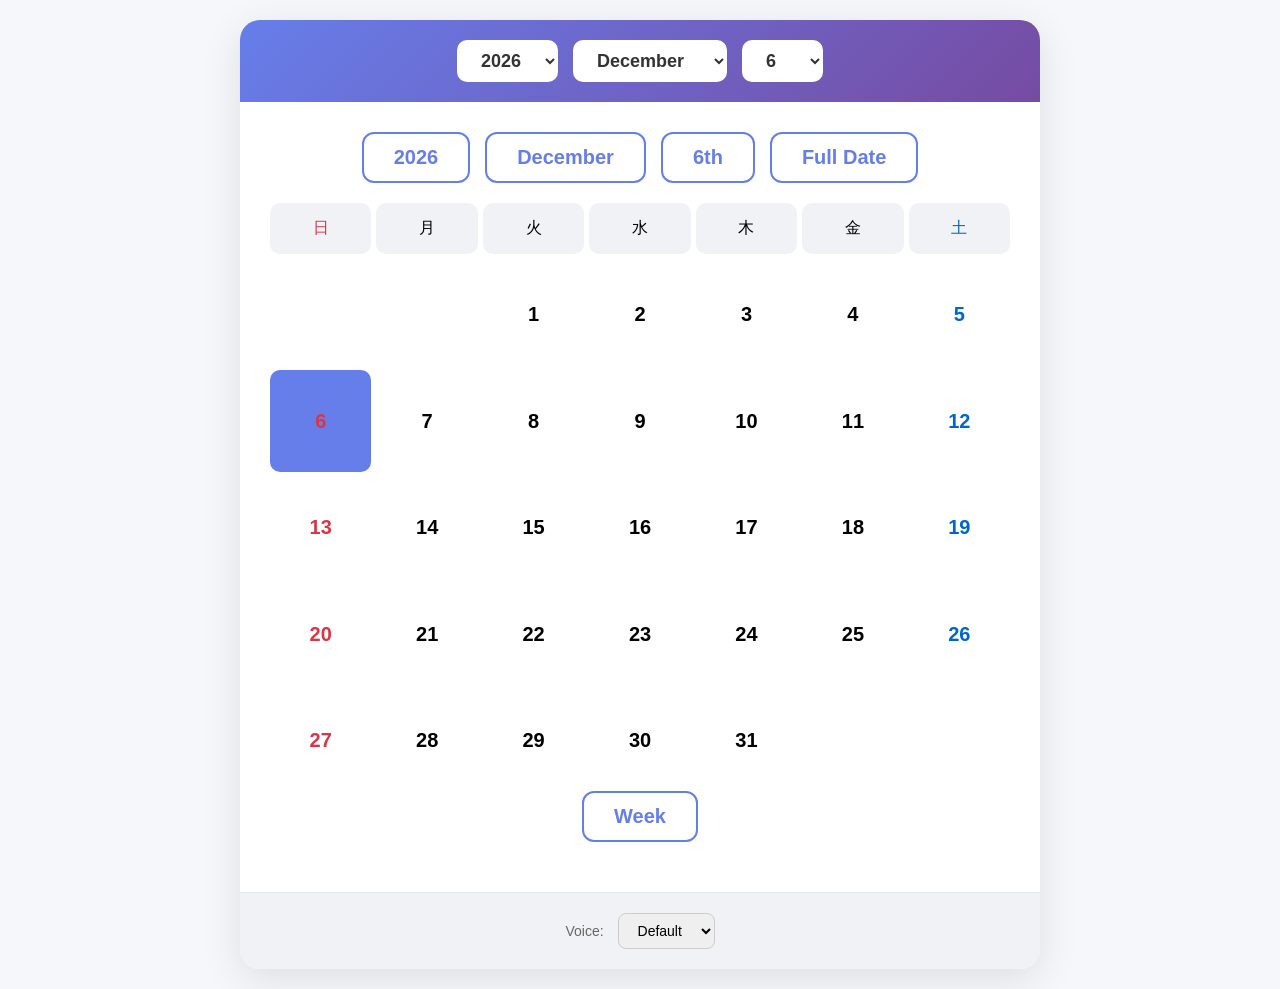
==== dates-en.htm @ 4885de52 "Create dates-en.htm same as jp dates, but with English soundouts" ====
<!DOCTYPE html>
<html lang="en">
<head>
    <meta charset="UTF-8">
    <meta name="viewport" content="width=device-width, initial-scale=1.0">
    <title>Calendar Study</title>
    <style>
        * {
            margin: 0;
            padding: 0;
            box-sizing: border-box;
        }

        body {
            font-family: 'Segoe UI', Tahoma, Geneva, Verdana, sans-serif;
            background: #f5f7fa;
            min-height: 100vh;
            padding: 20px;
        }

        .container {
            max-width: 800px;
            margin: 0 auto;
            background: white;
            border-radius: 20px;
            box-shadow: 0 10px 40px rgba(0,0,0,0.1);
            overflow: hidden;
        }

        /* Top Bar */
        .top-bar {
            background: linear-gradient(135deg, #667eea 0%, #764ba2 100%);
            padding: 20px 30px;
            display: flex;
            justify-content: center;
            align-items: center;
            gap: 15px;
            flex-wrap: wrap;
        }

        .top-bar select {
            padding: 10px 20px;
            font-size: 18px;
            border: none;
            border-radius: 10px;
            background: white;
            color: #333;
            cursor: pointer;
            font-weight: 600;
        }

        .top-bar button {
            padding: 10px 25px;
            font-size: 18px;
            border: none;
            border-radius: 10px;
            background: white;
            color: #333;
            cursor: pointer;
            font-weight: 600;
            transition: all 0.2s ease;
        }

        .top-bar button:hover {
            background: #f0f0f0;
            transform: translateY(-2px);
        }

        .top-bar button.active {
            background: #ffd700;
            color: #333;
        }

        /* Calendar */
        .calendar {
            padding: 30px;
        }

        /* Action Row */
        .action-row {
            display: flex;
            justify-content: center;
            gap: 15px;
            margin-bottom: 20px;
        }

        .action-btn {
            padding: 12px 30px;
            font-size: 20px;
            border: 2px solid #667eea;
            border-radius: 12px;
            background: white;
            color: #667eea;
            cursor: pointer;
            font-weight: 600;
            transition: all 0.2s ease;
        }

        .action-btn:hover {
            background: #667eea;
            color: white;
        }

        .action-btn.active {
            background: #667eea;
            color: white;
        }

        /* Day Headers */
        .day-headers {
            display: grid;
            grid-template-columns: repeat(7, 1fr);
            gap: 5px;
            margin-bottom: 10px;
        }

        .day-header {
            text-align: center;
            padding: 15px 10px;
            background: #f0f2f5;
            border-radius: 10px;
            cursor: pointer;
            transition: all 0.2s ease;
        }

        .day-header:hover {
            background: #667eea;
            color: white;
            transform: translateY(-2px);
        }

        .day-header.kanji {
            font-size: 28px;
            font-weight: bold;
        }

        .day-header.sunday {
            color: #dc3545;
        }

        .day-header.saturday {
            color: #0066cc;
        }

        .day-header:hover.sunday,
        .day-header:hover.saturday {
            color: white;
        }

        /* Calendar Grid */
        .calendar-grid {
            display: grid;
            grid-template-columns: repeat(7, 1fr);
            gap: 5px;
        }

        .calendar-day {
            aspect-ratio: 1;
            display: flex;
            justify-content: center;
            align-items: center;
            font-size: 20px;
            font-weight: 600;
            border-radius: 10px;
            cursor: pointer;
            transition: all 0.2s ease;
            position: relative;
        }

        .calendar-day:hover {
            background: #667eea;
            color: white;
        }

        .calendar-day.empty {
            cursor: default;
            background: transparent;
        }

        .calendar-day.today {
            border: 3px solid #667eea;
        }

        .calendar-day.selected {
            background: #667eea;
            color: white;
        }

        .calendar-day.week-highlight {
            background: #e8ecf1;
        }

        .calendar-day.week-highlight.selected {
            background: #667eea;
            color: white;
        }

        .calendar-day.sunday {
            color: #dc3545;
        }

        .calendar-day.saturday {
            color: #0066cc;
        }

        .calendar-day.sunday:hover,
        .calendar-day.saturday:hover {
            color: white;
        }

        /* Week indicator */
        .week-label {
            position: absolute;
            top: 2px;
            left: 5px;
            font-size: 10px;
            color: #667eea;
            font-weight: bold;
        }

        .calendar-day.selected .week-label {
            color: white;
        }
		
		.footer {
			background: #f0f2f5;
			padding: 20px 30px;
			text-align: center;
			border-top: 1px solid #e4e8ec;
		}

		.footer label {
			font-size: 14px;
			color: #666;
		}

		.footer select {
			padding: 8px 15px;
			font-size: 14px;
			border: 1px solid #ccc;
			border-radius: 8px;
			margin-left: 10px;
			cursor: pointer;
		}
		
		@media (max-width: 600px) {
			.top-bar {
				padding: 15px;
				gap: 10px;
			}

			.top-bar select {
				padding: 8px 12px;
				font-size: 14px;
			}

			.action-row {
				gap: 8px;
				margin-bottom: 15px;
			}

			.action-btn {
				padding: 8px 15px;
				font-size: 14px;
			}

			.calendar {
				padding: 15px;
			}

			.day-header.kanji {
				font-size: 20px;
			}

			.calendar-day {
				font-size: 16px;
			}

			.footer {
				padding: 15px;
			}

			.footer select {
				padding: 6px 10px;
				font-size: 12px;
			}
		}
    </style>
</head>
<body>
    <div class="container">
        <div class="top-bar">
            <select id="year-select"></select>
            <select id="month-select"></select>
            <select id="day-select"></select>
        </div>

        <div class="calendar">
            <div class="action-row">
			    <button class="action-btn" id="year-btn" onclick="playYearSound()">2026</button>
                <button class="action-btn" id="month-btn" onclick="playMonthSound()">January</button>
				<button class="action-btn" id="day-btn" onclick="playDaySoundSelected()">15th</button>
				<button class="action-btn" id="date-btn" onclick="playFullDate()">Full Date</button>
            </div>

            <div class="day-headers" id="day-headers"></div>
            <div class="calendar-grid" id="calendar-grid"></div>
			<div class="action-row">
				<button class="action-btn" id="week-btn" onclick="toggleWeek()">Week</button>
			</div>
        </div>
		<div class="footer">
			<label>Voice: <select id="voice-select"></select></label>
		</div>
    </div>

    <script>
        const daysOfWeek = [
            { kanji: '日', name: 'Sunday' },
            { kanji: '月', name: 'Monday' },
            { kanji: '火', name: 'Tuesday' },
            { kanji: '水', name: 'Wednesday' },
            { kanji: '木', name: 'Thursday' },
            { kanji: '金', name: 'Friday' },
            { kanji: '土', name: 'Saturday' }
        ];

        const months = [
            'January', 'February', 'March', 'April', 'May', 'June',
            'July', 'August', 'September', 'October', 'November', 'December'
        ];

        // English ordinal suffixes for days
		function getOrdinal(n) {
			const s = ['th', 'st', 'nd', 'rd'];
			const v = n % 100;
			
			// 11, 12, 13 are exceptions (always "th")
			if (v >= 11 && v <= 13) {
				return n + 'th';
			}
			
			return n + (s[(v - 20) % 10] || s[v] || s[0]);
		}

        let selectedDay = new Date().getDate();
        let showWeek = false;

        // Initialize year selector (1900-2030)
        const yearSelect = document.getElementById('year-select');
        const currentYear = new Date().getFullYear();
        for (let year = 1900; year <= 2030; year++) {
            const option = document.createElement('option');
            option.value = year;
            option.textContent = year;
            if (year === currentYear) option.selected = true;
            yearSelect.appendChild(option);
        }

        // Initialize month selector
        const monthSelect = document.getElementById('month-select');
        const currentMonth = new Date().getMonth();
        months.forEach((month, index) => {
            const option = document.createElement('option');
            option.value = index;
            option.textContent = month;
            if (index === currentMonth) option.selected = true;
            monthSelect.appendChild(option);
        });

        // Initialize day selector
        const daySelect = document.getElementById('day-select');
        for (let day = 1; day <= 31; day++) {
            const option = document.createElement('option');
            option.value = day;
            option.textContent = day;
            if (day === selectedDay) option.selected = true;
            daySelect.appendChild(option);
        }

		document.getElementById('day-btn').textContent = getOrdinal(selectedDay);

        // Render day headers
        function renderDayHeaders() {
            const container = document.getElementById('day-headers');
            container.innerHTML = daysOfWeek.map((day, index) => `
                <div class="day-header ${index === 0 ? 'sunday' : index === 6 ? 'saturday' : ''}" 
                     onclick="playDaySound('${day.name}')">
                    <div class="kanji">${day.kanji}</div>
                </div>
            `).join('');
        }

        // Get start and end of week for a date
        function getWeekRange(date) {
            const day = date.getDay();
            const diff = date.getDate() - day;
            const startOfWeek = new Date(date.setDate(diff));
            const endOfWeek = new Date(date.setDate(diff + 6));
            return { start: startOfWeek, end: endOfWeek };
        }

        // Render calendar grid
        function renderCalendar() {
            const year = parseInt(yearSelect.value);
            const month = parseInt(monthSelect.value);
            const selected = parseInt(daySelect.value);
            
            const firstDay = new Date(year, month, 1).getDay();
            const daysInMonth = new Date(year, month + 1, 0).getDate();
            
            const today = new Date();
            const isCurrentMonth = today.getFullYear() === year && today.getMonth() === month;

            // Get week range for selected day
            let weekStart = null, weekEnd = null;
            if (showWeek && selected <= daysInMonth) {
                const selectedDate = new Date(year, month, selected);
                const weekRange = getWeekRange(selectedDate);
                weekStart = weekRange.start;
                weekEnd = weekRange.end;
            }

            const container = document.getElementById('calendar-grid');
            let html = '';

            // Empty cells for days before the 1st
            for (let i = 0; i < firstDay; i++) {
                html += '<div class="calendar-day empty"></div>';
            }

            // Days of the month
            for (let day = 1; day <= daysInMonth; day++) {
                const date = new Date(year, month, day);
                const dayOfWeek = date.getDay();
                
                let classes = 'calendar-day';
                if (dayOfWeek === 0) classes += ' sunday';
                if (dayOfWeek === 6) classes += ' saturday';
                if (isCurrentMonth && day === today.getDate()) classes += ' today';
                if (day === selected) classes += ' selected';
                
                if (showWeek && weekStart && weekEnd) {
                    if (date >= weekStart && date <= weekEnd) {
                        classes += ' week-highlight';
                    }
                }

                html += `<div class="${classes}" onclick="selectDay(${day})">${day}</div>`;
            }

            container.innerHTML = html;
            
            document.getElementById('month-btn').textContent = months[month];
			document.getElementById('year-btn').textContent = yearSelect.value;
        }

        // Select a day and play sound
		function selectDay(day) {
			selectedDay = day;
			daySelect.value = day;
			document.getElementById('day-btn').textContent = getOrdinal(day);
			playDaySoundSelected();
			renderCalendar();
		}

        // Toggle week highlight
        function toggleWeek() {
            showWeek = !showWeek;
            document.getElementById('week-btn').classList.toggle('active', showWeek);
            renderCalendar();
        }

        // Audio functions
        function playDaySound(dayName) {
            speakEnglish(dayName);
        }

        function playMonthSound() {
            const month = parseInt(monthSelect.value);
            speakEnglish(months[month]);
        }

		function playDaySoundSelected() {
			const day = parseInt(daySelect.value);
			speakEnglish(getDayWord(day));
		}

        function playYearSound() {
            const year = parseInt(yearSelect.value);
            speakEnglish(year.toString());
        }

        function playFullDate() {
            const year = parseInt(yearSelect.value);
            const month = parseInt(monthSelect.value);
            const day = parseInt(daySelect.value);
            
            const reading = months[month] + ' ' + getOrdinal(day) + ', ' + year;
            speakEnglish(reading);
        }

        function speakEnglish(text) {
            if ('speechSynthesis' in window) {
                const utterance = new SpeechSynthesisUtterance(text);
                utterance.lang = 'en-US';
                utterance.rate = 0.9;
                if (selectedVoice) utterance.voice = selectedVoice;
                speechSynthesis.speak(utterance);
            }
        }

		let selectedVoice = null;

		// Populate voice selector
		function initVoices() {
			const voiceSelect = document.getElementById('voice-select');
			const voices = speechSynthesis.getVoices();
			const enVoices = voices.filter(v => v.lang.includes('en'));
			
			const defaultOpt = document.createElement('option');
			defaultOpt.value = '';
			defaultOpt.textContent = 'Default';
			voiceSelect.appendChild(defaultOpt);
			
			enVoices.forEach(voice => {
				const opt = document.createElement('option');
				opt.value = voice.name;
				opt.textContent = `${voice.name} (${voice.lang})`;
				voiceSelect.appendChild(opt);
			});
			
			voiceSelect.addEventListener('change', () => {
				const voices = speechSynthesis.getVoices();
				selectedVoice = voices.find(v => v.name === voiceSelect.value) || null;
			});
		}
		
		//eturns the spoken word for each day
		function getDayWord(n) {
			const words = {
				1: 'first', 2: 'second', 3: 'third', 4: 'fourth', 5: 'fifth',
				6: 'sixth', 7: 'seventh', 8: 'eighth', 9: 'ninth', 10: 'tenth',
				11: 'eleventh', 12: 'twelf', 13: 'thirteenth', 14: 'fourteenth', 15: 'fifteenth',
				16: 'sixteenth', 17: 'seventeenth', 18: 'eighteenth', 19: 'nineteenth', 20: 'twentieth',
				21: 'twenty first', 22: 'twenty second', 23: 'twenty third', 24: 'twenty fourth', 25: 'twenty fifth',
				26: 'twenty sixth', 27: 'twenty seventh', 28: 'twenty eighth', 29: 'twenty ninth', 30: 'thirtieth',
				31: 'thirty first'
			};
			return words[n] || n + 'th';
		}
		// Voices load asynchronously
		speechSynthesis.onvoiceschanged = initVoices;

        // Event listeners
        yearSelect.addEventListener('change', () => {
			document.getElementById('year-btn').textContent = yearSelect.value;
			renderCalendar();
		});
        monthSelect.addEventListener('change', () => {
            const year = parseInt(yearSelect.value);
            const month = parseInt(monthSelect.value);
            const daysInMonth = new Date(year, month + 1, 0).getDate();
            if (selectedDay > daysInMonth) {
                selectedDay = daysInMonth;
                daySelect.value = selectedDay;
            }
            renderCalendar();
        });
        daySelect.addEventListener('change', () => {
            selectedDay = parseInt(daySelect.value);
            renderCalendar();
        });

        // Initialize
        renderDayHeaders();
        renderCalendar();
    </script>
</body>
</html>
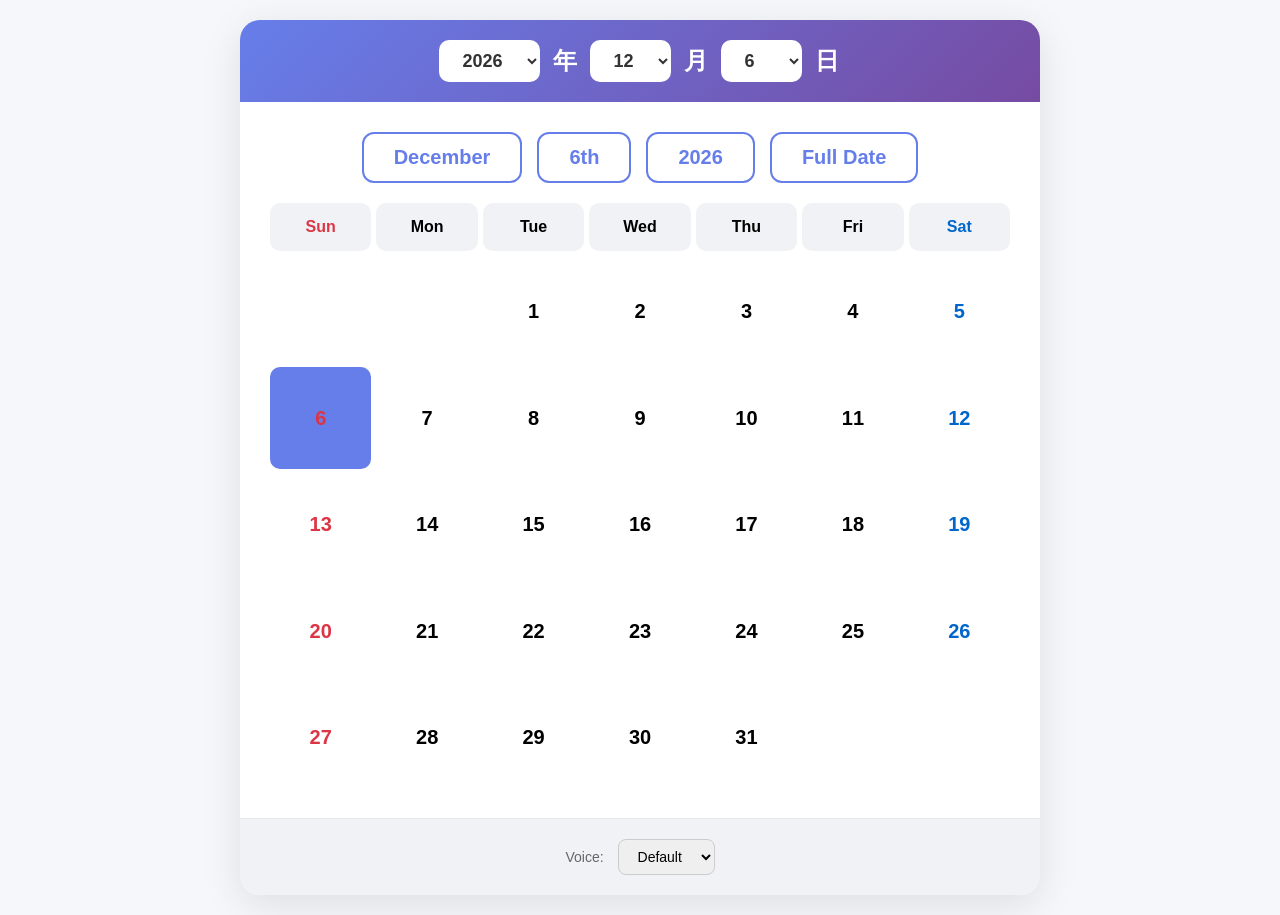
==== commit d58f98ea: "Update dates-en.htm rearranged naming to make it read more JP-first friendly" ====
--- a/dates-en.htm
+++ b/dates-en.htm
@@ -3,7 +3,7 @@
 <head>
     <meta charset="UTF-8">
     <meta name="viewport" content="width=device-width, initial-scale=1.0">
-    <title>Calendar Study</title>
+    <title>English Calendar Study</title>
     <style>
         * {
             margin: 0;
@@ -34,7 +34,7 @@
             display: flex;
             justify-content: center;
             align-items: center;
-            gap: 15px;
+            gap: 10px;
             flex-wrap: wrap;
         }
 
@@ -47,6 +47,14 @@
             color: #333;
             cursor: pointer;
             font-weight: 600;
+        }
+
+        .kanji-label {
+            font-size: 24px;
+            font-weight: bold;
+            color: white;
+            min-width: 30px;
+            text-align: center;
         }
 
         .top-bar button {
@@ -121,17 +129,14 @@
             border-radius: 10px;
             cursor: pointer;
             transition: all 0.2s ease;
+            font-weight: 600;
+            font-size: 16px;
         }
 
         .day-header:hover {
             background: #667eea;
             color: white;
             transform: translateY(-2px);
-        }
-
-        .day-header.kanji {
-            font-size: 28px;
-            font-weight: bold;
         }
 
         .day-header.sunday {
@@ -246,7 +251,7 @@
 		@media (max-width: 600px) {
 			.top-bar {
 				padding: 15px;
-				gap: 10px;
+				gap: 5px;
 			}
 
 			.top-bar select {
@@ -254,6 +259,10 @@
 				font-size: 14px;
 			}
 
+            .kanji-label {
+                font-size: 20px;
+            }
+
 			.action-row {
 				gap: 8px;
 				margin-bottom: 15px;
@@ -268,8 +277,8 @@
 				padding: 15px;
 			}
 
-			.day-header.kanji {
-				font-size: 20px;
+			.day-header {
+				font-size: 14px;
 			}
 
 			.calendar-day {
@@ -291,23 +300,23 @@
     <div class="container">
         <div class="top-bar">
             <select id="year-select"></select>
+            <span class="kanji-label">年</span>
             <select id="month-select"></select>
+            <span class="kanji-label">月</span>
             <select id="day-select"></select>
+            <span class="kanji-label">日</span>
         </div>
 
         <div class="calendar">
             <div class="action-row">
-			    <button class="action-btn" id="year-btn" onclick="playYearSound()">2026</button>
                 <button class="action-btn" id="month-btn" onclick="playMonthSound()">January</button>
 				<button class="action-btn" id="day-btn" onclick="playDaySoundSelected()">15th</button>
+				<button class="action-btn" id="year-btn" onclick="playYearSound()">2026</button>
 				<button class="action-btn" id="date-btn" onclick="playFullDate()">Full Date</button>
             </div>
 
             <div class="day-headers" id="day-headers"></div>
             <div class="calendar-grid" id="calendar-grid"></div>
-			<div class="action-row">
-				<button class="action-btn" id="week-btn" onclick="toggleWeek()">Week</button>
-			</div>
         </div>
 		<div class="footer">
 			<label>Voice: <select id="voice-select"></select></label>
@@ -315,19 +324,19 @@
     </div>
 
     <script>
-        const daysOfWeek = [
-            { kanji: '日', name: 'Sunday' },
-            { kanji: '月', name: 'Monday' },
-            { kanji: '火', name: 'Tuesday' },
-            { kanji: '水', name: 'Wednesday' },
-            { kanji: '木', name: 'Thursday' },
-            { kanji: '金', name: 'Friday' },
-            { kanji: '土', name: 'Saturday' }
-        ];
-
         const months = [
             'January', 'February', 'March', 'April', 'May', 'June',
             'July', 'August', 'September', 'October', 'November', 'December'
+        ];
+
+        const daysOfWeek = [
+            { abbr: 'Sun', name: 'Sunday' },
+            { abbr: 'Mon', name: 'Monday' },
+            { abbr: 'Tue', name: 'Tuesday' },
+            { abbr: 'Wed', name: 'Wednesday' },
+            { abbr: 'Thu', name: 'Thursday' },
+            { abbr: 'Fri', name: 'Friday' },
+            { abbr: 'Sat', name: 'Saturday' }
         ];
 
         // English ordinal suffixes for days
@@ -357,16 +366,16 @@
             yearSelect.appendChild(option);
         }
 
-        // Initialize month selector
+        // Initialize month selector (numbers 1-12)
         const monthSelect = document.getElementById('month-select');
         const currentMonth = new Date().getMonth();
-        months.forEach((month, index) => {
+        for (let i = 0; i < 12; i++) {
             const option = document.createElement('option');
-            option.value = index;
-            option.textContent = month;
-            if (index === currentMonth) option.selected = true;
+            option.value = i;
+            option.textContent = i + 1;
+            if (i === currentMonth) option.selected = true;
             monthSelect.appendChild(option);
-        });
+        }
 
         // Initialize day selector
         const daySelect = document.getElementById('day-select');
@@ -380,13 +389,13 @@
 
 		document.getElementById('day-btn').textContent = getOrdinal(selectedDay);
 
-        // Render day headers
+        // Render day headers with 3-letter English abbreviations
         function renderDayHeaders() {
             const container = document.getElementById('day-headers');
             container.innerHTML = daysOfWeek.map((day, index) => `
                 <div class="day-header ${index === 0 ? 'sunday' : index === 6 ? 'saturday' : ''}" 
                      onclick="playDaySound('${day.name}')">
-                    <div class="kanji">${day.kanji}</div>
+                    ${day.abbr}
                 </div>
             `).join('');
         }
@@ -486,9 +495,21 @@
 			speakEnglish(getDayWord(day));
 		}
 
+        // Workaround for years 2010-2019 to sound as "twenty-ten" etc.
+        function getYearSpeech(year) {
+            if (year >= 2010 && year <= 2019) {
+                const lastTwo = year - 2000;
+                const tens = ['ten', 'eleven', 'twelve', 'thirteen', 'fourteen', 'fifteen', 'sixteen', 'seventeen', 'eighteen', 'nineteen'];
+                if (lastTwo >= 10 && lastTwo <= 19) {
+                    return 'twenty ' + tens[lastTwo - 10];
+                }
+            }
+            return year.toString();
+        }
+
         function playYearSound() {
             const year = parseInt(yearSelect.value);
-            speakEnglish(year.toString());
+            speakEnglish(getYearSpeech(year));
         }
 
         function playFullDate() {
@@ -496,7 +517,7 @@
             const month = parseInt(monthSelect.value);
             const day = parseInt(daySelect.value);
             
-            const reading = months[month] + ' ' + getOrdinal(day) + ', ' + year;
+            const reading = months[month] + ' ' + day + ', ' + year;
             speakEnglish(reading);
         }
 
@@ -536,12 +557,12 @@
 			});
 		}
 		
-		//eturns the spoken word for each day
+		// Returns the spoken word for each day
 		function getDayWord(n) {
 			const words = {
 				1: 'first', 2: 'second', 3: 'third', 4: 'fourth', 5: 'fifth',
 				6: 'sixth', 7: 'seventh', 8: 'eighth', 9: 'ninth', 10: 'tenth',
-				11: 'eleventh', 12: 'twelf', 13: 'thirteenth', 14: 'fourteenth', 15: 'fifteenth',
+				11: 'eleventh', 12: 'twelfth', 13: 'thirteenth', 14: 'fourteenth', 15: 'fifteenth',
 				16: 'sixteenth', 17: 'seventeenth', 18: 'eighteenth', 19: 'nineteenth', 20: 'twentieth',
 				21: 'twenty first', 22: 'twenty second', 23: 'twenty third', 24: 'twenty fourth', 25: 'twenty fifth',
 				26: 'twenty sixth', 27: 'twenty seventh', 28: 'twenty eighth', 29: 'twenty ninth', 30: 'thirtieth',
@@ -567,10 +588,11 @@
             }
             renderCalendar();
         });
-        daySelect.addEventListener('change', () => {
-            selectedDay = parseInt(daySelect.value);
-            renderCalendar();
-        });
+		daySelect.addEventListener('change', () => {
+			selectedDay = parseInt(daySelect.value);
+			document.getElementById('day-btn').textContent = getOrdinal(selectedDay);
+			renderCalendar();
+		});
 
         // Initialize
         renderDayHeaders();
